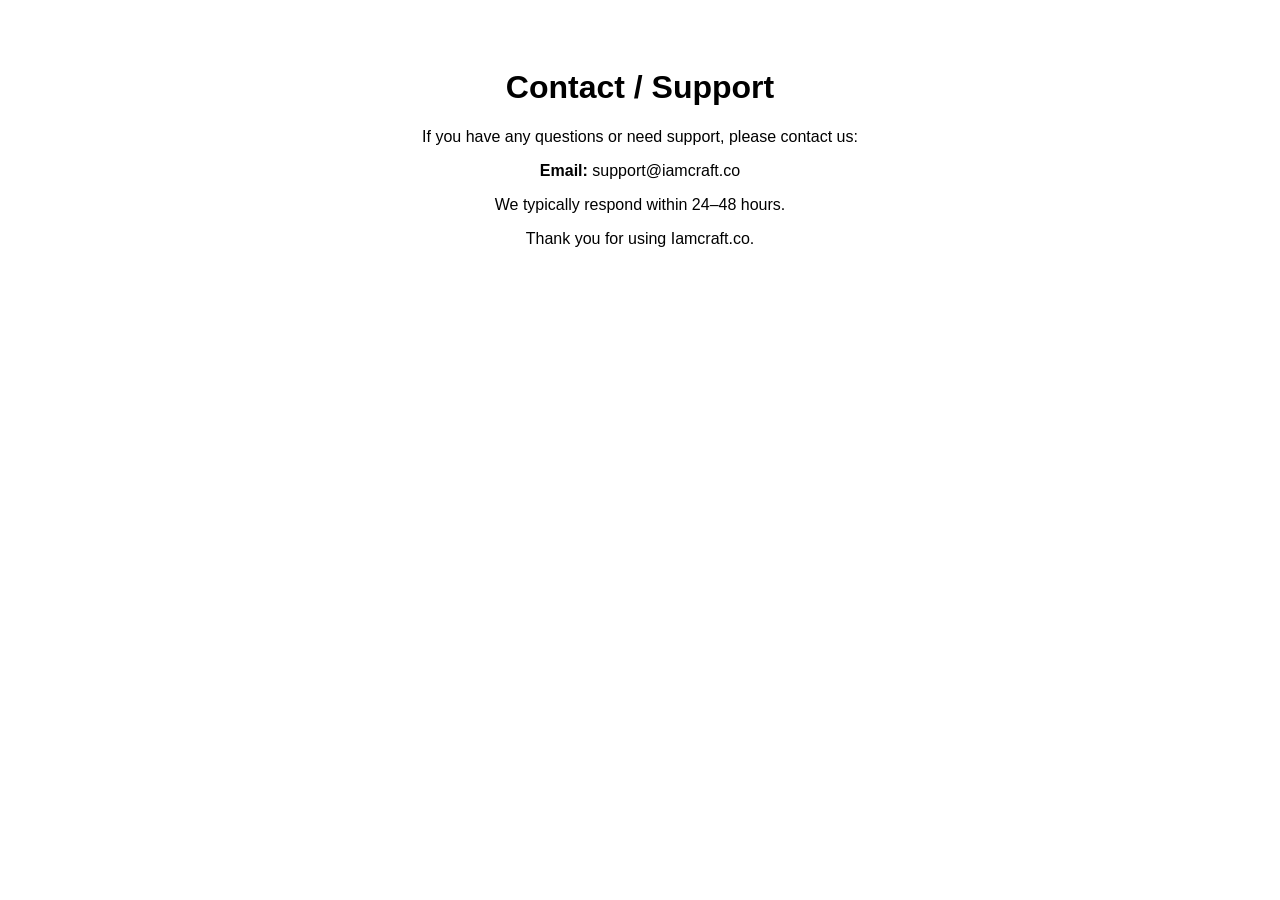
==== contact.html @ 7a28e60b "Create contact.html" ====
<!DOCTYPE html>
<html>
<head>
  <title>Contact Support</title>
</head>
<body style="font-family: Arial; padding: 40px; text-align: center;">

  <h1>Contact / Support</h1>

  <p>If you have any questions or need support, please contact us:</p>

  <p><strong>Email:</strong> support@iamcraft.co</p>

  <p>We typically respond within 24–48 hours.</p>

  <p>Thank you for using Iamcraft.co.</p>

</body>
</html>
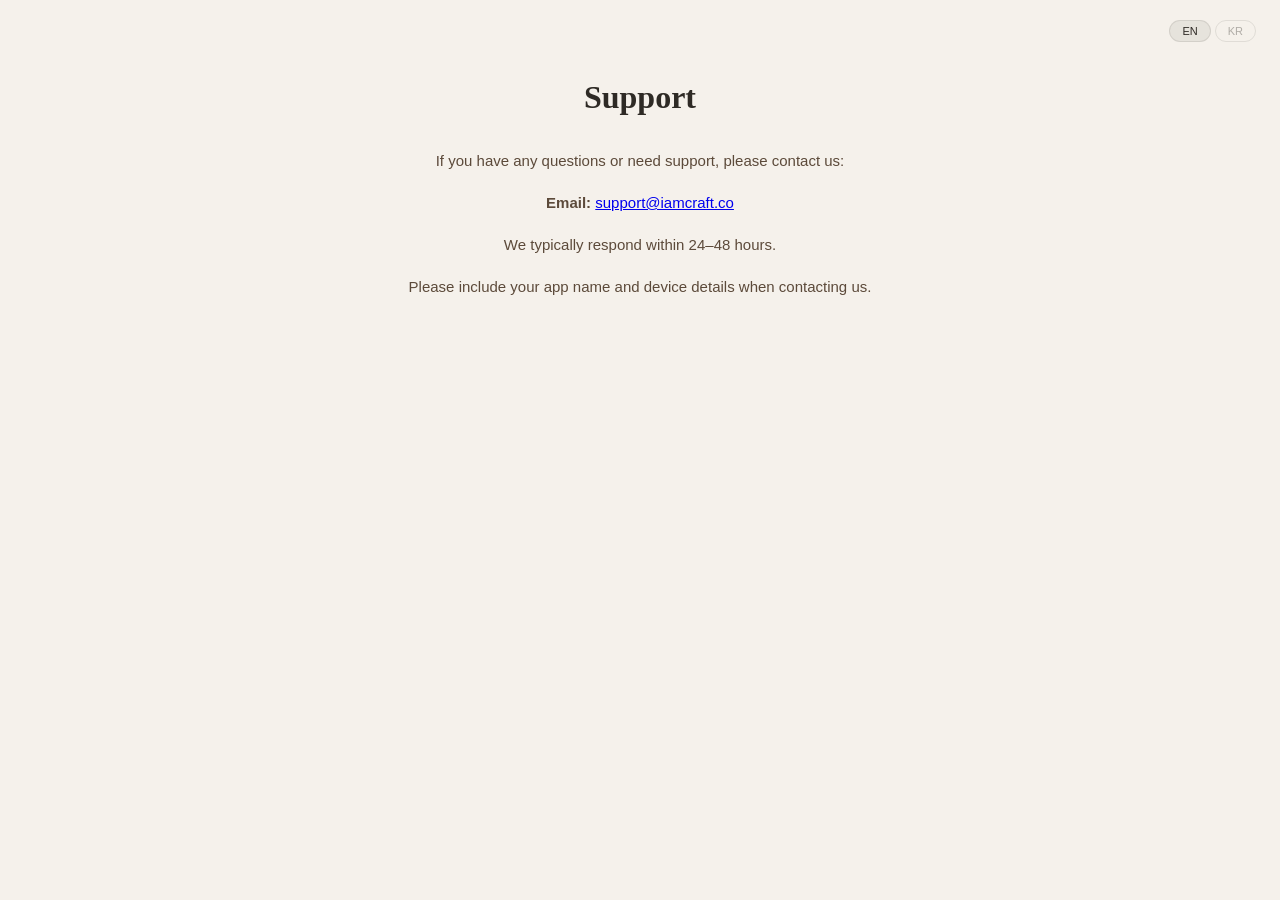
==== commit 726f3a03: "Update contact.html" ====
--- a/contact.html
+++ b/contact.html
@@ -1,19 +1,104 @@
 <!DOCTYPE html>
-<html>
+<html lang="en">
 <head>
-  <title>Contact Support</title>
+  <meta charset="UTF-8">
+  <meta name="viewport" content="width=device-width, initial-scale=1.0">
+  <title>Support | Iamcraft</title>
+
+  <style>
+    body {
+      font-family: 'DM Sans', 'Noto Sans KR', sans-serif;
+      background: #f5f1eb;
+      color: #2e2a25;
+      line-height: 1.8;
+      padding: 40px;
+      text-align: center;
+    }
+
+    .lang-toggle {
+      position: fixed;
+      top: 20px;
+      right: 24px;
+      display: flex;
+      gap: 4px;
+    }
+
+    .lang-btn {
+      background: none;
+      border: 1px solid rgba(46,42,37,0.1);
+      border-radius: 14px;
+      padding: 4px 12px;
+      font-size: 11px;
+      color: rgba(46,42,37,0.35);
+      cursor: pointer;
+    }
+
+    .lang-btn.active {
+      background: rgba(46,42,37,0.07);
+      color: #2e2a25;
+    }
+
+    [data-lang] { display: none; }
+    [data-lang].show { display: inline; }
+
+    h1 {
+      font-family: 'Source Serif 4', serif;
+      font-size: 32px;
+      margin-bottom: 20px;
+    }
+
+    p {
+      font-size: 15px;
+      color: #5c4a3a;
+      margin-bottom: 12px;
+    }
+  </style>
 </head>
-<body style="font-family: Arial; padding: 40px; text-align: center;">
 
-  <h1>Contact / Support</h1>
+<body>
 
-  <p>If you have any questions or need support, please contact us:</p>
+<div class="lang-toggle">
+  <button class="lang-btn active" onclick="setLang('en')" id="btn-en">EN</button>
+  <button class="lang-btn" onclick="setLang('ko')" id="btn-ko">KR</button>
+</div>
 
-  <p><strong>Email:</strong> support@iamcraft.co</p>
+<h1>
+  <span data-lang="en" class="show">Support</span>
+  <span data-lang="ko">고객지원</span>
+</h1>
 
-  <p>We typically respond within 24–48 hours.</p>
+<p>
+  <span data-lang="en" class="show">If you have any questions or need support, please contact us:</span>
+  <span data-lang="ko">문의사항이나 도움이 필요하시면 아래로 연락해 주세요:</span>
+</p>
 
-  <p>Thank you for using Iamcraft.co.</p>
+<p>
+  <strong>Email:</strong>
+  <a href="mailto:support@iamcraft.co">support@iamcraft.co</a>
+</p>
+
+<p>
+  <span data-lang="en" class="show">We typically respond within 24–48 hours.</span>
+  <span data-lang="ko">보통 24–48시간 이내에 답변드립니다.</span>
+</p>
+
+<p>
+  <span data-lang="en" class="show">Please include your app name and device details when contacting us.</span>
+  <span data-lang="ko">문의 시 사용 중인 앱 이름과 기기 정보를 함께 알려주세요.</span>
+</p>
+
+<script>
+  function setLang(lang) {
+    document.querySelectorAll('[data-lang]').forEach(function(el) {
+      el.classList.toggle('show', el.dataset.lang === lang);
+    });
+    document.getElementById('btn-en').classList.toggle('active', lang === 'en');
+    document.getElementById('btn-ko').classList.toggle('active', lang === 'ko');
+    document.documentElement.lang = lang;
+  }
+  var isKo = navigator.language.startsWith('ko');
+  setLang(isKo ? 'ko' : 'en');
+</script>
 
 </body>
 </html>
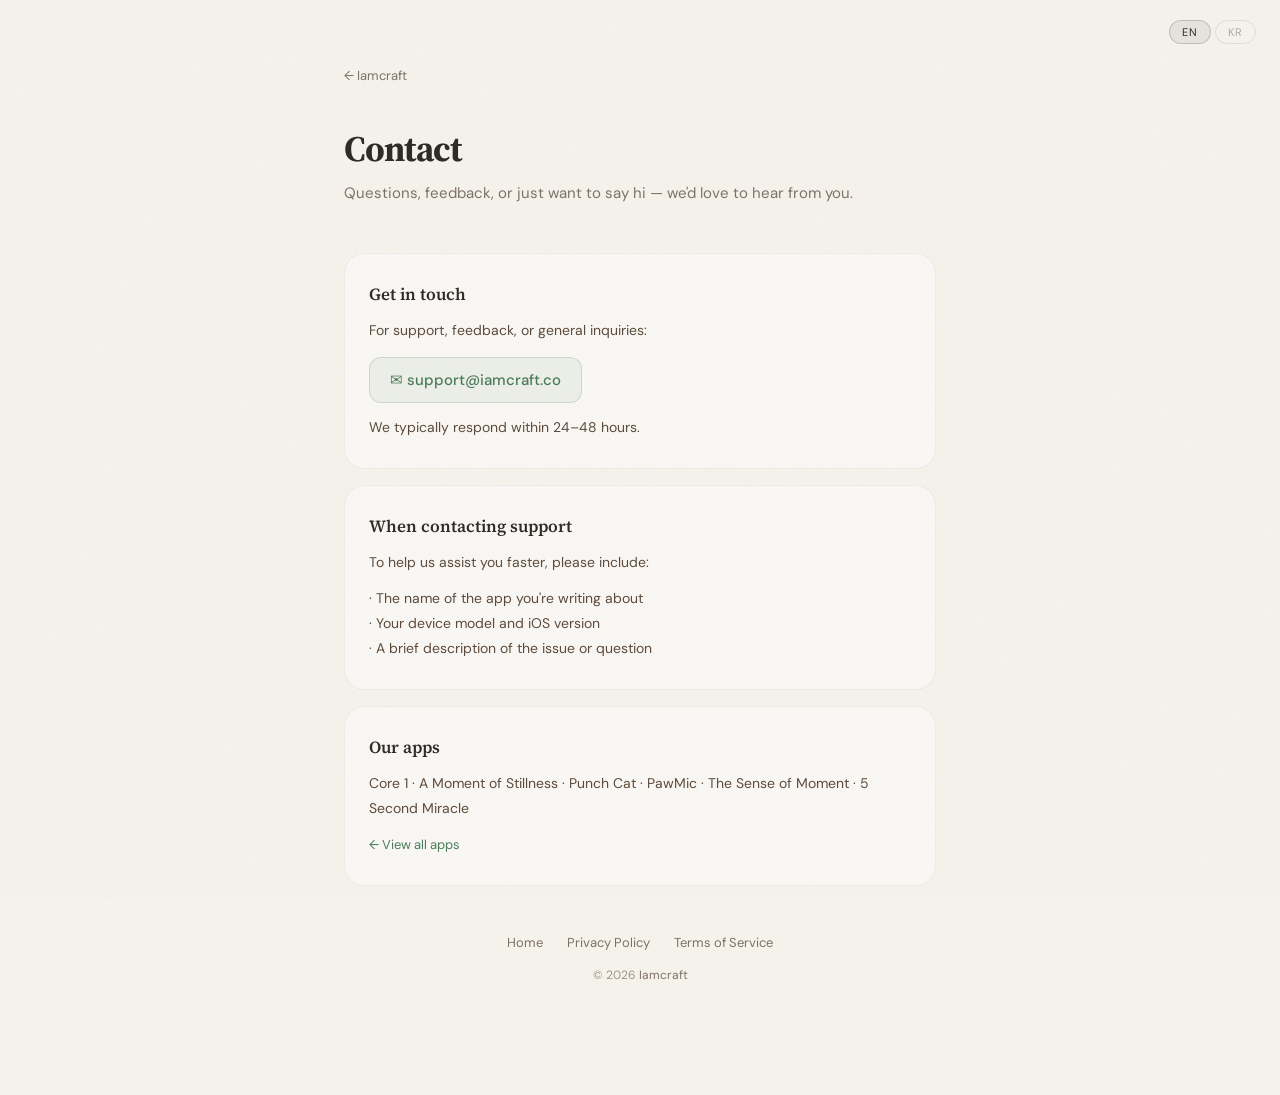
==== commit ff182da3: "Update contact.html" ====
--- a/contact.html
+++ b/contact.html
@@ -3,17 +3,47 @@
 <head>
   <meta charset="UTF-8">
   <meta name="viewport" content="width=device-width, initial-scale=1.0">
-  <title>Support | Iamcraft</title>
-
+  <title>Contact | Iamcraft</title>
   <style>
+    @import url('https://fonts.googleapis.com/css2?family=Noto+Serif+KR:wght@400;600;700&family=Noto+Sans+KR:wght@300;400;500&family=Source+Serif+4:ital,wght@0,400;0,600;0,700;1,400&family=DM+Sans:ital,wght@0,300;0,400;0,500;1,300&display=swap');
+
+    :root {
+      --bg: #f5f1eb;
+      --text: #2e2a25;
+      --muted: #7d7269;
+      --subtle: #a09587;
+      --accent: #4a7c59;
+      --card-bg: rgba(255,255,255,0.45);
+      --card-border: rgba(125,114,105,0.1);
+    }
+
+    * { margin: 0; padding: 0; box-sizing: border-box; }
+
     body {
       font-family: 'DM Sans', 'Noto Sans KR', sans-serif;
-      background: #f5f1eb;
-      color: #2e2a25;
-      line-height: 1.8;
-      padding: 40px;
-      text-align: center;
-    }
+      background: var(--bg);
+      color: var(--text);
+      min-height: 100vh;
+    }
+
+    body::after {
+      content: '';
+      position: fixed;
+      top: 0; left: 0; right: 0; bottom: 0;
+      pointer-events: none;
+      opacity: 0.02;
+      background-image: url("data:image/svg+xml,%3Csvg viewBox='0 0 256 256' xmlns='http://www.w3.org/2000/svg'%3E%3Cfilter id='noise'%3E%3CfeTurbulence type='fractalNoise' baseFrequency='0.9' numOctaves='4' stitchTiles='stitch'/%3E%3C/filter%3E%3Crect width='100%25' height='100%25' filter='url(%23noise)'/%3E%3C/svg%3E");
+      z-index: 9999;
+    }
+
+    @keyframes fadeUp {
+      from { opacity: 0; transform: translateY(24px); }
+      to { opacity: 1; transform: translateY(0); }
+    }
+
+    .animate { opacity: 0; animation: fadeUp 0.8s ease forwards; }
+    .animate-delay-1 { animation-delay: 0.15s; }
+    .animate-delay-2 { animation-delay: 0.3s; }
 
     .lang-toggle {
       position: fixed;
@@ -21,6 +51,7 @@
       right: 24px;
       display: flex;
       gap: 4px;
+      z-index: 100;
     }
 
     .lang-btn {
@@ -29,32 +60,149 @@
       border-radius: 14px;
       padding: 4px 12px;
       font-size: 11px;
+      letter-spacing: 1px;
       color: rgba(46,42,37,0.35);
       cursor: pointer;
+      transition: all 0.2s ease;
+      font-family: 'DM Sans', sans-serif;
     }
 
     .lang-btn.active {
       background: rgba(46,42,37,0.07);
-      color: #2e2a25;
-    }
-
-    [data-lang] { display: none; }
-    [data-lang].show { display: inline; }
-
-    h1 {
-      font-family: 'Source Serif 4', serif;
-      font-size: 32px;
-      margin-bottom: 20px;
-    }
-
-    p {
+      color: var(--text);
+      border-color: rgba(46,42,37,0.2);
+    }
+
+    .lang-btn:hover { background: rgba(46,42,37,0.05); }
+
+    [data-lang] { display: none !important; }
+    [data-lang].show { display: inline !important; }
+
+    .container {
+      max-width: 640px;
+      margin: 0 auto;
+      padding: 64px 24px 80px;
+    }
+
+    .back {
+      display: inline-flex;
+      align-items: center;
+      gap: 6px;
+      font-size: 13px;
+      color: var(--muted);
+      text-decoration: none;
+      margin-bottom: 40px;
+      transition: color 0.2s;
+    }
+
+    .back:hover { color: var(--accent); }
+
+    .page-title {
+      font-family: 'Source Serif 4', 'Noto Serif KR', serif;
+      font-size: 36px;
+      font-weight: 700;
+      color: var(--text);
+      letter-spacing: -1px;
+      margin-bottom: 8px;
+    }
+
+    .page-sub {
       font-size: 15px;
+      color: var(--muted);
+      margin-bottom: 48px;
+      line-height: 1.6;
+    }
+
+    .section {
+      background: var(--card-bg);
+      border: 1.5px solid var(--card-border);
+      border-radius: 20px;
+      padding: 28px 24px;
+      margin-bottom: 16px;
+    }
+
+    .section h2 {
+      font-family: 'Source Serif 4', 'Noto Serif KR', serif;
+      font-size: 17px;
+      font-weight: 600;
+      color: var(--text);
+      margin-bottom: 12px;
+    }
+
+    .section p {
+      font-size: 14px;
       color: #5c4a3a;
-      margin-bottom: 12px;
+      line-height: 1.8;
+      margin-bottom: 10px;
+    }
+
+    .section p:last-child { margin-bottom: 0; }
+
+    .email-link {
+      display: inline-flex;
+      align-items: center;
+      gap: 8px;
+      background: rgba(74,124,89,0.08);
+      border: 1px solid rgba(74,124,89,0.2);
+      border-radius: 12px;
+      padding: 12px 20px;
+      margin-top: 4px;
+      font-size: 15px;
+      font-weight: 500;
+      color: var(--accent);
+      text-decoration: none;
+      transition: all 0.2s ease;
+    }
+
+    .email-link:hover {
+      background: rgba(74,124,89,0.14);
+      transform: translateY(-1px);
+    }
+
+    .response-time {
+      font-size: 12px;
+      color: var(--subtle);
+      margin-top: 12px;
+    }
+
+    .footer {
+      text-align: center;
+      margin-top: 48px;
+      padding-bottom: 32px;
+    }
+
+    .footer-links {
+      display: flex;
+      gap: 24px;
+      justify-content: center;
+      flex-wrap: wrap;
+      margin-bottom: 16px;
+    }
+
+    .footer-links a {
+      font-size: 13px;
+      color: var(--muted);
+      text-decoration: none;
+      transition: color 0.2s;
+    }
+
+    .footer-links a:hover { color: var(--accent); }
+
+    .footer p {
+      font-size: 12px;
+      color: var(--subtle);
+    }
+
+    .footer a { color: var(--muted); text-decoration: none; }
+    .footer a:hover { color: var(--accent); }
+
+    @media (max-width: 480px) {
+      .container { padding: 48px 18px 48px; }
+      .page-title { font-size: 28px; }
+      .section { padding: 22px 18px; }
     }
   </style>
 </head>
-
 <body>
 
 <div class="lang-toggle">
@@ -62,30 +210,85 @@
   <button class="lang-btn" onclick="setLang('ko')" id="btn-ko">KR</button>
 </div>
 
-<h1>
-  <span data-lang="en" class="show">Support</span>
-  <span data-lang="ko">고객지원</span>
-</h1>
-
-<p>
-  <span data-lang="en" class="show">If you have any questions or need support, please contact us:</span>
-  <span data-lang="ko">문의사항이나 도움이 필요하시면 아래로 연락해 주세요:</span>
-</p>
-
-<p>
-  <strong>Email:</strong>
-  <a href="mailto:support@iamcraft.co">support@iamcraft.co</a>
-</p>
-
-<p>
-  <span data-lang="en" class="show">We typically respond within 24–48 hours.</span>
-  <span data-lang="ko">보통 24–48시간 이내에 답변드립니다.</span>
-</p>
-
-<p>
-  <span data-lang="en" class="show">Please include your app name and device details when contacting us.</span>
-  <span data-lang="ko">문의 시 사용 중인 앱 이름과 기기 정보를 함께 알려주세요.</span>
-</p>
+<div class="container">
+
+  <a href="/" class="back animate">← Iamcraft</a>
+
+  <div class="animate animate-delay-1">
+    <div class="page-title">
+      <span data-lang="en" class="show">Contact</span>
+      <span data-lang="ko">문의</span>
+    </div>
+    <div class="page-sub">
+      <span data-lang="en" class="show">Questions, feedback, or just want to say hi — we'd love to hear from you.</span>
+      <span data-lang="ko">질문, 피드백, 또는 그냥 인사라도 — 언제든지 연락해 주세요.</span>
+    </div>
+  </div>
+
+  <div class="animate animate-delay-2">
+
+    <div class="section">
+      <h2>
+        <span data-lang="en" class="show">Get in touch</span>
+        <span data-lang="ko">연락하기</span>
+      </h2>
+      <p>
+        <span data-lang="en" class="show">For support, feedback, or general inquiries:</span>
+        <span data-lang="ko">지원 요청, 피드백, 일반 문의:</span>
+      </p>
+      <a href="mailto:support@iamcraft.co" class="email-link">
+        ✉ support@iamcraft.co
+      </a>
+      <p class="response-time">
+        <span data-lang="en" class="show">We typically respond within 24–48 hours.</span>
+        <span data-lang="ko">보통 24–48시간 이내에 답변드립니다.</span>
+      </p>
+    </div>
+
+    <div class="section">
+      <h2>
+        <span data-lang="en" class="show">When contacting support</span>
+        <span data-lang="ko">문의 시 도움이 되는 정보</span>
+      </h2>
+      <p>
+        <span data-lang="en" class="show">To help us assist you faster, please include:</span>
+        <span data-lang="ko">빠른 답변을 위해 아래 정보를 함께 보내주시면 도움이 됩니다:</span>
+      </p>
+      <p>
+        <span data-lang="en" class="show">· The name of the app you're writing about<br>· Your device model and iOS version<br>· A brief description of the issue or question</span>
+        <span data-lang="ko">· 문의하시는 앱 이름<br>· 기기 모델 및 iOS 버전<br>· 문의 내용에 대한 간단한 설명</span>
+      </p>
+    </div>
+
+    <div class="section">
+      <h2>
+        <span data-lang="en" class="show">Our apps</span>
+        <span data-lang="ko">Iamcraft 앱</span>
+      </h2>
+      <p>
+        <span data-lang="en" class="show">Core 1 · A Moment of Stillness · Punch Cat · PawMic · The Sense of Moment · 5 Second Miracle</span>
+        <span data-lang="ko">Core 1 · 정적의 시간 · 각성 한 방 · PawMic · 찰나의 감각 · 5초의 기적</span>
+      </p>
+      <p style="margin-top: 8px;">
+        <a href="/" style="color: var(--accent); text-decoration: none; font-size: 13px;">
+          <span data-lang="en" class="show">← View all apps</span>
+          <span data-lang="ko">← 앱 전체 보기</span>
+        </a>
+      </p>
+    </div>
+
+  </div>
+
+  <div class="footer animate animate-delay-2">
+    <div class="footer-links">
+      <a href="/">Home</a>
+      <a href="/privacy">Privacy Policy</a>
+      <a href="/terms">Terms of Service</a>
+    </div>
+    <p>&copy; 2026 <a href="/">Iamcraft</a></p>
+  </div>
+
+</div>
 
 <script>
   function setLang(lang) {
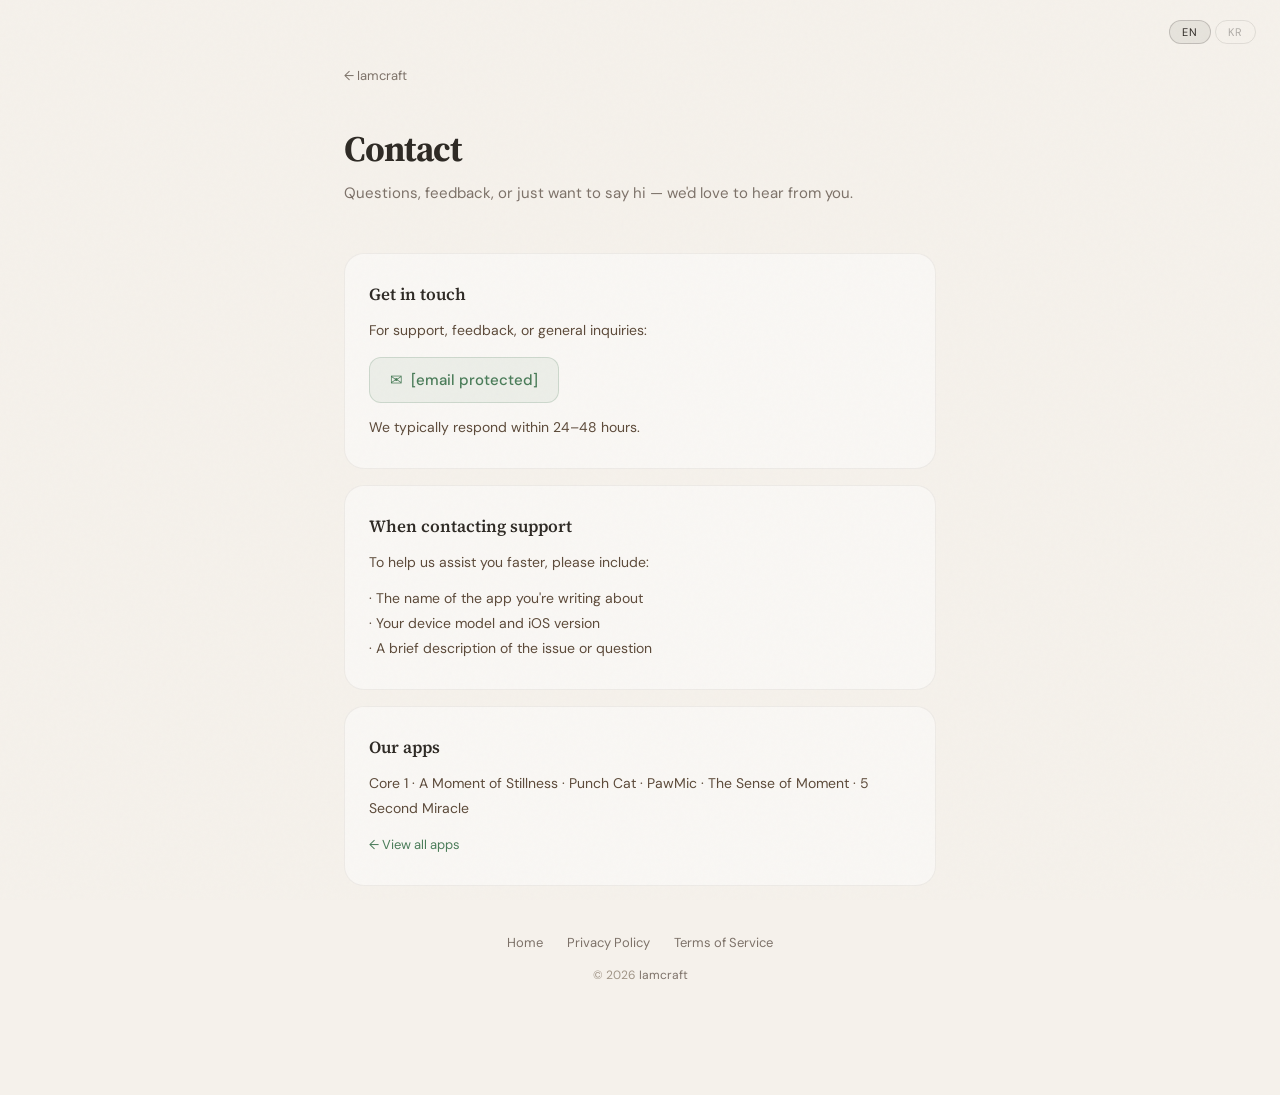
==== commit 865d0ec7: "Update contact.html" ====
--- a/contact.html
+++ b/contact.html
@@ -236,8 +236,8 @@
         <span data-lang="en" class="show">For support, feedback, or general inquiries:</span>
         <span data-lang="ko">지원 요청, 피드백, 일반 문의:</span>
       </p>
-      <a href="mailto:support@iamcraft.co" class="email-link">
-        ✉ support@iamcraft.co
+      <a href="/cdn-cgi/l/email-protection#added8ddddc2dfd9edc4ccc0cedfcccbd983cec2" class="email-link">
+        ✉ <span class="__cf_email__" data-cfemail="d0a3a5a0a0bfa2a490b9b1bdb3a2b1b6a4feb3bf">[email&#160;protected]</span>
       </a>
       <p class="response-time">
         <span data-lang="en" class="show">We typically respond within 24–48 hours.</span>
@@ -290,18 +290,16 @@
 
 </div>
 
-<script>
+<script data-cfasync="false" src="/cdn-cgi/scripts/5c5dd728/cloudflare-static/email-decode.min.js"></script><script>
+  // Build email to avoid Cloudflare obfuscation
+  (function() {
+    var u = 'support', d = 'iamcraft.co';
+    var el = document.getElementById('contact-email-main');
+    if (el) { el.href = 'mailto:' + u + '@' + d; }
+  })();
+
   function setLang(lang) {
     document.querySelectorAll('[data-lang]').forEach(function(el) {
       el.classList.toggle('show', el.dataset.lang === lang);
     });
-    document.getElementById('btn-en').classList.toggle('active', lang === 'en');
-    document.getElementById('btn-ko').classList.toggle('active', lang === 'ko');
-    document.documentElement.lang = lang;
-  }
-  var isKo = navigator.language.startsWith('ko');
-  setLang(isKo ? 'ko' : 'en');
-</script>
-
-</body>
-</html>
+    document.getElementById('btn-en').classList.toggle('active', lang ===
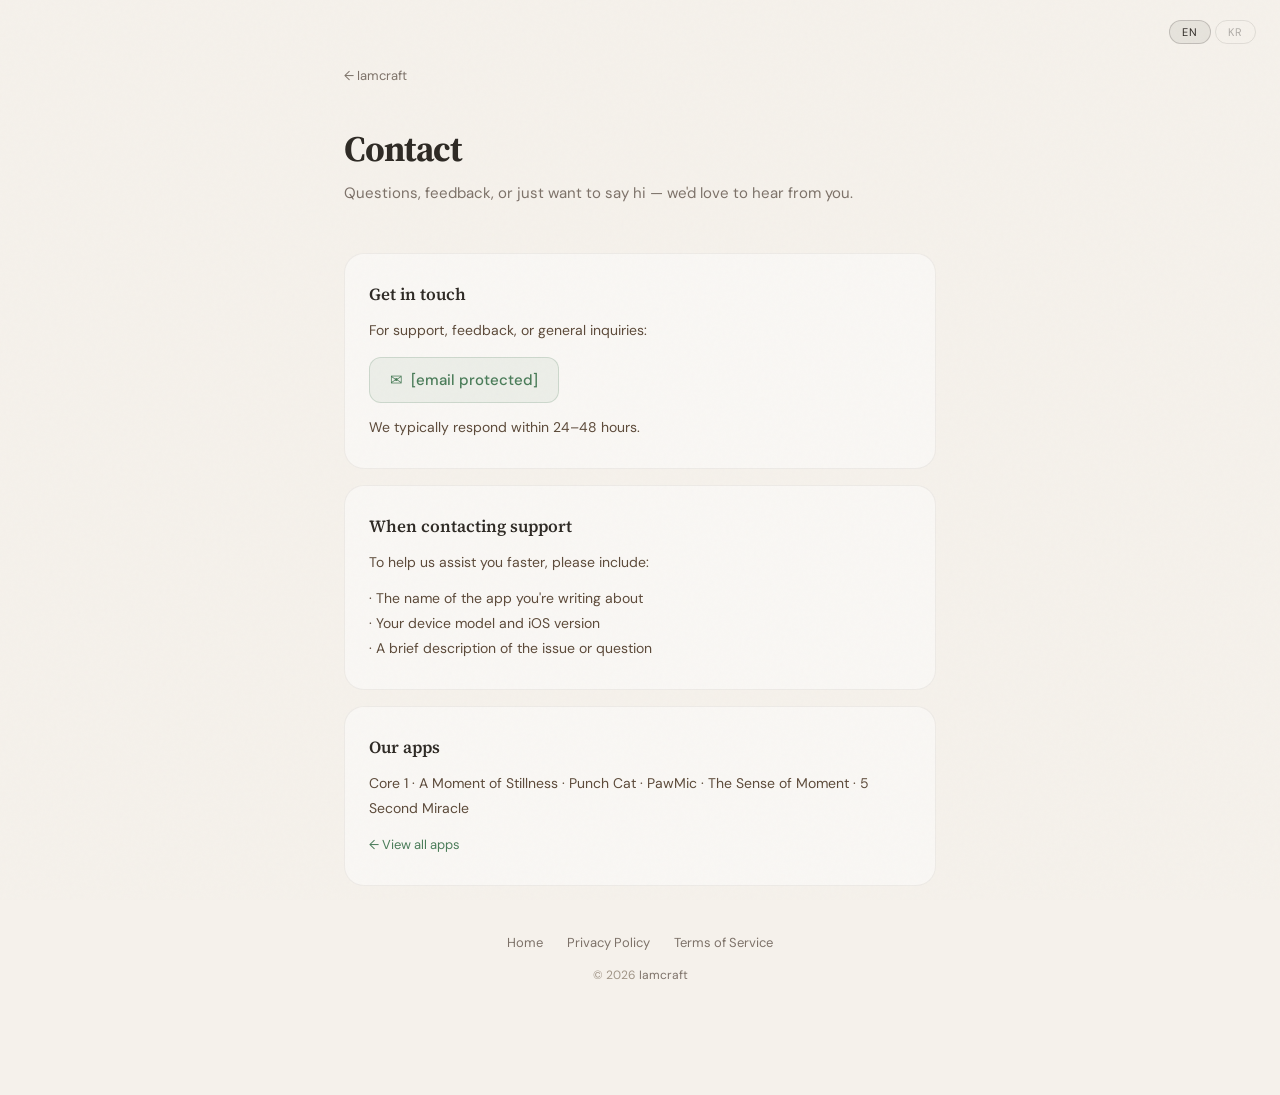
==== commit e4c08915: "Update contact.html" ====
--- a/contact.html
+++ b/contact.html
@@ -282,8 +282,8 @@
   <div class="footer animate animate-delay-2">
     <div class="footer-links">
       <a href="/">Home</a>
-      <a href="/privacy">Privacy Policy</a>
-      <a href="/terms">Terms of Service</a>
+      <a href="/privacy.html">Privacy Policy</a>
+      <a href="/terms.html">Terms of Service</a>
     </div>
     <p>&copy; 2026 <a href="/">Iamcraft</a></p>
   </div>
@@ -291,11 +291,15 @@
 </div>
 
 <script data-cfasync="false" src="/cdn-cgi/scripts/5c5dd728/cloudflare-static/email-decode.min.js"></script><script>
-  // Build email to avoid Cloudflare obfuscation
+
   (function() {
-    var u = 'support', d = 'iamcraft.co';
+    var e = String.fromCharCode(115,117,112,112,111,114,116,64,105,97,109,99,114,97,102,116,46,99,111);
     var el = document.getElementById('contact-email-main');
-    if (el) { el.href = 'mailto:' + u + '@' + d; }
+    if (el) {
+      el.href = 'mailto:' + e;
+      var sp = el.querySelector('.js-email-text');
+      if (sp) sp.textContent = e;
+    }
   })();
 
   function setLang(lang) {
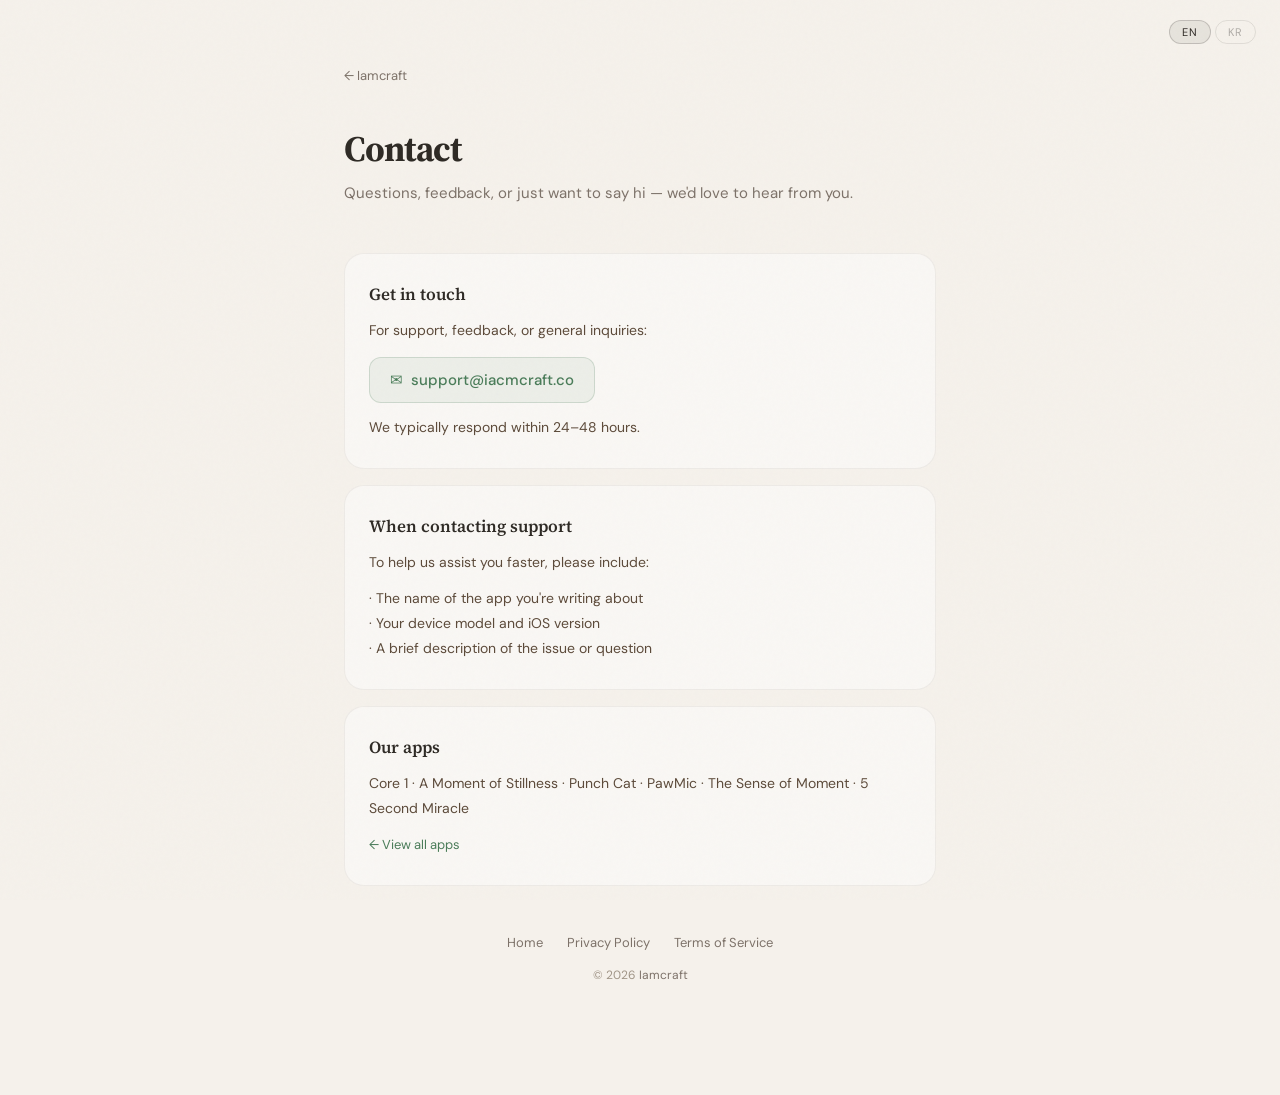
==== commit 5edf9787: "Update contact.html" ====
--- a/contact.html
+++ b/contact.html
@@ -237,7 +237,7 @@
         <span data-lang="ko">지원 요청, 피드백, 일반 문의:</span>
       </p>
       <a href="/cdn-cgi/l/email-protection#added8ddddc2dfd9edc4ccc0cedfcccbd983cec2" class="email-link">
-        ✉ <span class="__cf_email__" data-cfemail="d0a3a5a0a0bfa2a490b9b1bdb3a2b1b6a4feb3bf">[email&#160;protected]</span>
+        ✉ <span class="__cf_email__" data-cfemail="d0a3a5a0a0bfa2a490b9b1bdb3a2b1b6a4feb3bf">support@iacmcraft.co</span>
       </a>
       <p class="response-time">
         <span data-lang="en" class="show">We typically respond within 24–48 hours.</span>
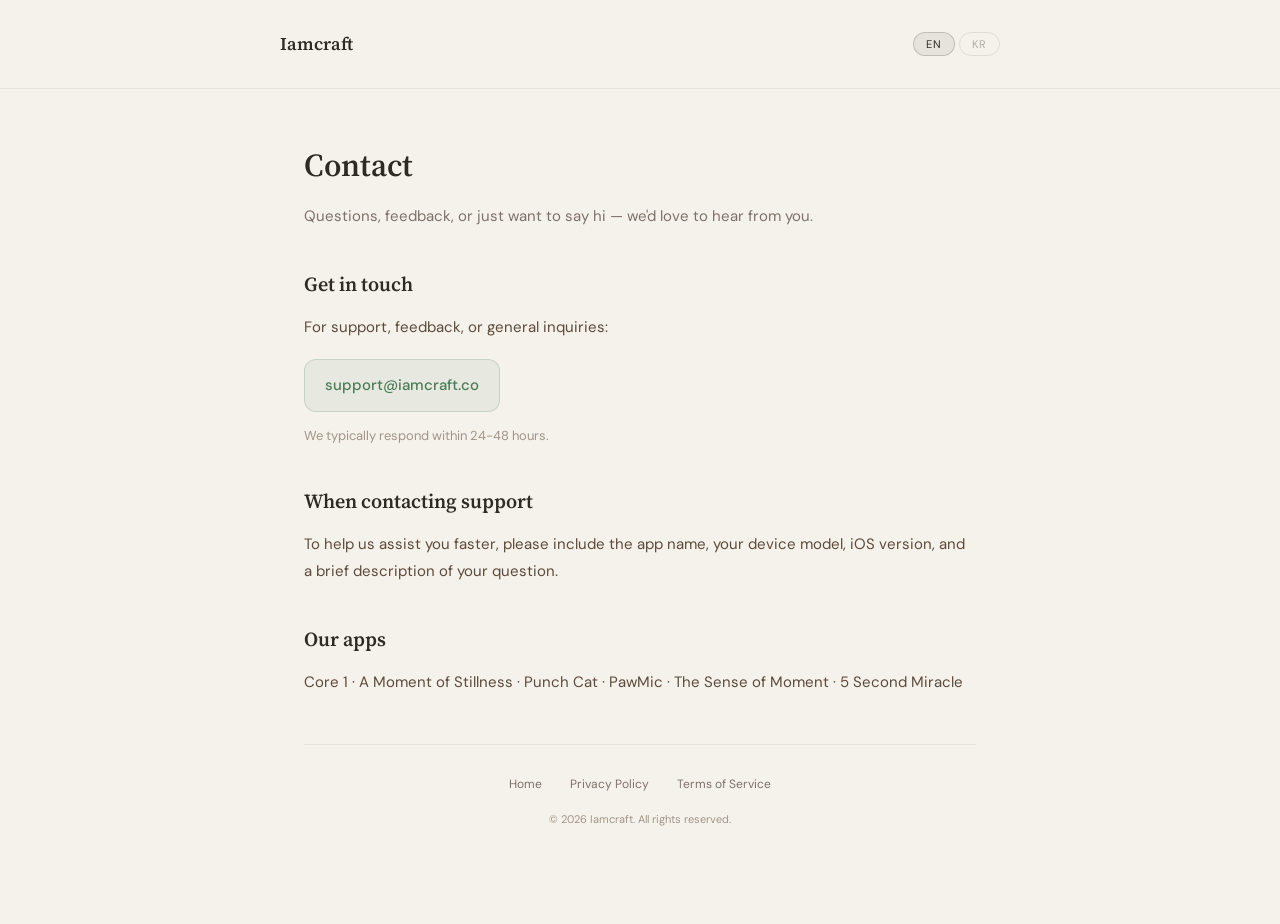
==== commit 65524482: "Update contact.html" ====
--- a/contact.html
+++ b/contact.html
@@ -5,305 +5,104 @@
   <meta name="viewport" content="width=device-width, initial-scale=1.0">
   <title>Contact | Iamcraft</title>
   <style>
-    @import url('https://fonts.googleapis.com/css2?family=Noto+Serif+KR:wght@400;600;700&family=Noto+Sans+KR:wght@300;400;500&family=Source+Serif+4:ital,wght@0,400;0,600;0,700;1,400&family=DM+Sans:ital,wght@0,300;0,400;0,500;1,300&display=swap');
-
-    :root {
-      --bg: #f5f1eb;
-      --text: #2e2a25;
-      --muted: #7d7269;
-      --subtle: #a09587;
-      --accent: #4a7c59;
-      --card-bg: rgba(255,255,255,0.45);
-      --card-border: rgba(125,114,105,0.1);
-    }
-
+    @import url('https://fonts.googleapis.com/css2?family=Noto+Sans+KR:wght@300;400;500&family=Source+Serif+4:wght@400;600&family=DM+Sans:wght@300;400;500&display=swap');
     * { margin: 0; padding: 0; box-sizing: border-box; }
-
-    body {
-      font-family: 'DM Sans', 'Noto Sans KR', sans-serif;
-      background: var(--bg);
-      color: var(--text);
-      min-height: 100vh;
-    }
-
-    body::after {
-      content: '';
-      position: fixed;
-      top: 0; left: 0; right: 0; bottom: 0;
-      pointer-events: none;
-      opacity: 0.02;
-      background-image: url("data:image/svg+xml,%3Csvg viewBox='0 0 256 256' xmlns='http://www.w3.org/2000/svg'%3E%3Cfilter id='noise'%3E%3CfeTurbulence type='fractalNoise' baseFrequency='0.9' numOctaves='4' stitchTiles='stitch'/%3E%3C/filter%3E%3Crect width='100%25' height='100%25' filter='url(%23noise)'/%3E%3C/svg%3E");
-      z-index: 9999;
-    }
-
-    @keyframes fadeUp {
-      from { opacity: 0; transform: translateY(24px); }
-      to { opacity: 1; transform: translateY(0); }
-    }
-
-    .animate { opacity: 0; animation: fadeUp 0.8s ease forwards; }
-    .animate-delay-1 { animation-delay: 0.15s; }
-    .animate-delay-2 { animation-delay: 0.3s; }
-
-    .lang-toggle {
-      position: fixed;
-      top: 20px;
-      right: 24px;
-      display: flex;
-      gap: 4px;
-      z-index: 100;
-    }
-
-    .lang-btn {
-      background: none;
-      border: 1px solid rgba(46,42,37,0.1);
-      border-radius: 14px;
-      padding: 4px 12px;
-      font-size: 11px;
-      letter-spacing: 1px;
-      color: rgba(46,42,37,0.35);
-      cursor: pointer;
-      transition: all 0.2s ease;
-      font-family: 'DM Sans', sans-serif;
-    }
-
-    .lang-btn.active {
-      background: rgba(46,42,37,0.07);
-      color: var(--text);
-      border-color: rgba(46,42,37,0.2);
-    }
-
-    .lang-btn:hover { background: rgba(46,42,37,0.05); }
-
+    body { font-family: 'DM Sans', 'Noto Sans KR', sans-serif; background: #f5f1eb; color: #2e2a25; line-height: 1.8; }
+    .header { padding: 28px 24px; border-bottom: 1px solid rgba(125,114,105,0.12); position: sticky; top: 0; background: #f5f1eb; z-index: 10; }
+    .header-inner { max-width: 720px; margin: 0 auto; display: flex; justify-content: space-between; align-items: center; }
+    .header a { font-family: 'Source Serif 4', serif; font-size: 18px; font-weight: 600; color: #2e2a25; text-decoration: none; }
+    .lang-toggle { display: flex; gap: 4px; }
+    .lang-btn { background: none; border: 1px solid rgba(46,42,37,0.1); border-radius: 14px; padding: 4px 12px; font-size: 11px; letter-spacing: 1px; color: rgba(46,42,37,0.35); cursor: pointer; transition: all 0.2s ease; font-family: 'DM Sans', sans-serif; }
+    .lang-btn.active { background: rgba(46,42,37,0.07); color: #2e2a25; border-color: rgba(46,42,37,0.2); }
     [data-lang] { display: none !important; }
     [data-lang].show { display: inline !important; }
-
-    .container {
-      max-width: 640px;
-      margin: 0 auto;
-      padding: 64px 24px 80px;
-    }
-
-    .back {
-      display: inline-flex;
-      align-items: center;
-      gap: 6px;
-      font-size: 13px;
-      color: var(--muted);
-      text-decoration: none;
-      margin-bottom: 40px;
-      transition: color 0.2s;
-    }
-
-    .back:hover { color: var(--accent); }
-
-    .page-title {
-      font-family: 'Source Serif 4', 'Noto Serif KR', serif;
-      font-size: 36px;
-      font-weight: 700;
-      color: var(--text);
-      letter-spacing: -1px;
-      margin-bottom: 8px;
-    }
-
-    .page-sub {
-      font-size: 15px;
-      color: var(--muted);
-      margin-bottom: 48px;
-      line-height: 1.6;
-    }
-
-    .section {
-      background: var(--card-bg);
-      border: 1.5px solid var(--card-border);
-      border-radius: 20px;
-      padding: 28px 24px;
-      margin-bottom: 16px;
-    }
-
-    .section h2 {
-      font-family: 'Source Serif 4', 'Noto Serif KR', serif;
-      font-size: 17px;
-      font-weight: 600;
-      color: var(--text);
-      margin-bottom: 12px;
-    }
-
-    .section p {
-      font-size: 14px;
-      color: #5c4a3a;
-      line-height: 1.8;
-      margin-bottom: 10px;
-    }
-
-    .section p:last-child { margin-bottom: 0; }
-
-    .email-link {
-      display: inline-flex;
-      align-items: center;
-      gap: 8px;
-      background: rgba(74,124,89,0.08);
-      border: 1px solid rgba(74,124,89,0.2);
-      border-radius: 12px;
-      padding: 12px 20px;
-      margin-top: 4px;
-      font-size: 15px;
-      font-weight: 500;
-      color: var(--accent);
-      text-decoration: none;
-      transition: all 0.2s ease;
-    }
-
-    .email-link:hover {
-      background: rgba(74,124,89,0.14);
-      transform: translateY(-1px);
-    }
-
-    .response-time {
-      font-size: 12px;
-      color: var(--subtle);
-      margin-top: 12px;
-    }
-
-    .footer {
-      text-align: center;
-      margin-top: 48px;
-      padding-bottom: 32px;
-    }
-
-    .footer-links {
-      display: flex;
-      gap: 24px;
-      justify-content: center;
-      flex-wrap: wrap;
-      margin-bottom: 16px;
-    }
-
-    .footer-links a {
-      font-size: 13px;
-      color: var(--muted);
-      text-decoration: none;
-      transition: color 0.2s;
-    }
-
-    .footer-links a:hover { color: var(--accent); }
-
-    .footer p {
-      font-size: 12px;
-      color: var(--subtle);
-    }
-
-    .footer a { color: var(--muted); text-decoration: none; }
-    .footer a:hover { color: var(--accent); }
-
-    @media (max-width: 480px) {
-      .container { padding: 48px 18px 48px; }
-      .page-title { font-size: 28px; }
-      .section { padding: 22px 18px; }
-    }
+    .container { max-width: 720px; margin: 0 auto; padding: 48px 24px 80px; }
+    h1 { font-family: 'Source Serif 4', serif; font-size: 32px; font-weight: 600; margin-bottom: 8px; color: #2e2a25; }
+    .sub { font-size: 15px; color: #7d7269; margin-bottom: 36px; }
+    h2 { font-family: 'Source Serif 4', serif; font-size: 20px; font-weight: 600; margin-top: 36px; margin-bottom: 12px; color: #2e2a25; }
+    p { font-size: 15px; color: #5c4a3a; margin-bottom: 14px; }
+    .email-box { display: inline-block; background: rgba(74,124,89,0.08); border: 1px solid rgba(74,124,89,0.2); border-radius: 12px; padding: 12px 20px; margin: 4px 0 12px; font-size: 15px; font-weight: 500; }
+    .email-box a { color: #4a7c59; text-decoration: none; }
+    .note { font-size: 13px; color: #a09587; }
+    .footer { margin-top: 48px; padding-top: 24px; border-top: 1px solid rgba(125,114,105,0.12); text-align: center; }
+    .footer a { font-size: 12px; color: #7d7269; text-decoration: none; margin: 0 12px; }
+    .footer a:hover { color: #4a7c59; }
+    .footer-copy { font-size: 11px; color: #a09587; margin-top: 12px; }
+    @media (max-width: 480px) { h1 { font-size: 26px; } .container { padding: 32px 18px 60px; } }
   </style>
 </head>
 <body>
-
-<div class="lang-toggle">
-  <button class="lang-btn active" onclick="setLang('en')" id="btn-en">EN</button>
-  <button class="lang-btn" onclick="setLang('ko')" id="btn-ko">KR</button>
-</div>
-
-<div class="container">
-
-  <a href="/" class="back animate">← Iamcraft</a>
-
-  <div class="animate animate-delay-1">
-    <div class="page-title">
-      <span data-lang="en" class="show">Contact</span>
-      <span data-lang="ko">문의</span>
-    </div>
-    <div class="page-sub">
-      <span data-lang="en" class="show">Questions, feedback, or just want to say hi — we'd love to hear from you.</span>
-      <span data-lang="ko">질문, 피드백, 또는 그냥 인사라도 — 언제든지 연락해 주세요.</span>
+  <div class="header">
+    <div class="header-inner">
+      <a href="/">Iamcraft</a>
+      <div class="lang-toggle">
+        <button class="lang-btn" id="btn-en" onclick="setLang('en')">EN</button>
+        <button class="lang-btn" id="btn-ko" onclick="setLang('ko')">KR</button>
+      </div>
     </div>
   </div>
-
-  <div class="animate animate-delay-2">
-
-    <div class="section">
-      <h2>
-        <span data-lang="en" class="show">Get in touch</span>
-        <span data-lang="ko">연락하기</span>
-      </h2>
-      <p>
-        <span data-lang="en" class="show">For support, feedback, or general inquiries:</span>
-        <span data-lang="ko">지원 요청, 피드백, 일반 문의:</span>
-      </p>
-      <a href="/cdn-cgi/l/email-protection#added8ddddc2dfd9edc4ccc0cedfcccbd983cec2" class="email-link">
-        ✉ <span class="__cf_email__" data-cfemail="d0a3a5a0a0bfa2a490b9b1bdb3a2b1b6a4feb3bf">support@iacmcraft.co</span>
-      </a>
-      <p class="response-time">
-        <span data-lang="en" class="show">We typically respond within 24–48 hours.</span>
-        <span data-lang="ko">보통 24–48시간 이내에 답변드립니다.</span>
-      </p>
+  <div class="container">
+    <h1>
+      <span data-lang="en">Contact</span>
+      <span data-lang="ko">문의</span>
+    </h1>
+    <p class="sub">
+      <span data-lang="en">Questions, feedback, or just want to say hi — we'd love to hear from you.</span>
+      <span data-lang="ko">질문, 피드백, 또는 그냥 인사라도 — 언제든지 연락해 주세요.</span>
+    </p>
+    <h2>
+      <span data-lang="en">Get in touch</span>
+      <span data-lang="ko">연락하기</span>
+    </h2>
+    <p>
+      <span data-lang="en">For support, feedback, or general inquiries:</span>
+      <span data-lang="ko">지원 요청, 피드백, 일반 문의:</span>
+    </p>
+    <div class="email-box"><span id="em1"></span></div>
+    <p class="note">
+      <span data-lang="en">We typically respond within 24-48 hours.</span>
+      <span data-lang="ko">보통 24-48시간 이내에 답변드립니다.</span>
+    </p>
+    <h2>
+      <span data-lang="en">When contacting support</span>
+      <span data-lang="ko">문의 시 도움이 되는 정보</span>
+    </h2>
+    <p>
+      <span data-lang="en">To help us assist you faster, please include the app name, your device model, iOS version, and a brief description of your question.</span>
+      <span data-lang="ko">빠른 답변을 위해 앱 이름, 기기 모델, iOS 버전, 문의 내용을 함께 보내주세요.</span>
+    </p>
+    <h2>
+      <span data-lang="en">Our apps</span>
+      <span data-lang="ko">Iamcraft 앱</span>
+    </h2>
+    <p>
+      <span data-lang="en">Core 1 · A Moment of Stillness · Punch Cat · PawMic · The Sense of Moment · 5 Second Miracle</span>
+      <span data-lang="ko">Core 1 · 정적의 시간 · 각성 한 방 · PawMic · 찰나의 감각 · 5초의 기적</span>
+    </p>
+    <div class="footer">
+      <div>
+        <a href="/">Home</a>
+        <a href="/privacy.html">Privacy Policy</a>
+        <a href="/terms.html">Terms of Service</a>
+      </div>
+      <p class="footer-copy">&copy; 2026 Iamcraft. All rights reserved.</p>
     </div>
-
-    <div class="section">
-      <h2>
-        <span data-lang="en" class="show">When contacting support</span>
-        <span data-lang="ko">문의 시 도움이 되는 정보</span>
-      </h2>
-      <p>
-        <span data-lang="en" class="show">To help us assist you faster, please include:</span>
-        <span data-lang="ko">빠른 답변을 위해 아래 정보를 함께 보내주시면 도움이 됩니다:</span>
-      </p>
-      <p>
-        <span data-lang="en" class="show">· The name of the app you're writing about<br>· Your device model and iOS version<br>· A brief description of the issue or question</span>
-        <span data-lang="ko">· 문의하시는 앱 이름<br>· 기기 모델 및 iOS 버전<br>· 문의 내용에 대한 간단한 설명</span>
-      </p>
-    </div>
-
-    <div class="section">
-      <h2>
-        <span data-lang="en" class="show">Our apps</span>
-        <span data-lang="ko">Iamcraft 앱</span>
-      </h2>
-      <p>
-        <span data-lang="en" class="show">Core 1 · A Moment of Stillness · Punch Cat · PawMic · The Sense of Moment · 5 Second Miracle</span>
-        <span data-lang="ko">Core 1 · 정적의 시간 · 각성 한 방 · PawMic · 찰나의 감각 · 5초의 기적</span>
-      </p>
-      <p style="margin-top: 8px;">
-        <a href="/" style="color: var(--accent); text-decoration: none; font-size: 13px;">
-          <span data-lang="en" class="show">← View all apps</span>
-          <span data-lang="ko">← 앱 전체 보기</span>
-        </a>
-      </p>
-    </div>
-
   </div>
-
-  <div class="footer animate animate-delay-2">
-    <div class="footer-links">
-      <a href="/">Home</a>
-      <a href="/privacy.html">Privacy Policy</a>
-      <a href="/terms.html">Terms of Service</a>
-    </div>
-    <p>&copy; 2026 <a href="/">Iamcraft</a></p>
-  </div>
-
-</div>
-
-<script data-cfasync="false" src="/cdn-cgi/scripts/5c5dd728/cloudflare-static/email-decode.min.js"></script><script>
-
-  (function() {
-    var e = String.fromCharCode(115,117,112,112,111,114,116,64,105,97,109,99,114,97,102,116,46,99,111);
-    var el = document.getElementById('contact-email-main');
-    if (el) {
-      el.href = 'mailto:' + e;
-      var sp = el.querySelector('.js-email-text');
-      if (sp) sp.textContent = e;
+  <script>
+    function setLang(lang) {
+      document.querySelectorAll('[data-lang]').forEach(function(el) {
+        el.classList.toggle('show', el.getAttribute('data-lang') === lang);
+      });
+      document.getElementById('btn-en').classList.toggle('active', lang === 'en');
+      document.getElementById('btn-ko').classList.toggle('active', lang === 'ko');
+      document.documentElement.lang = lang;
     }
-  })();
-
-  function setLang(lang) {
-    document.querySelectorAll('[data-lang]').forEach(function(el) {
-      el.classList.toggle('show', el.dataset.lang === lang);
-    });
-    document.getElementById('btn-en').classList.toggle('active', lang ===
+    var _a=[115,117,112,112,111,114,116],_b=[64],_c=[105,97,109,99,114,97,102,116,46,99,111];
+    var em=_a.concat(_b,_c).map(function(n){return String.fromCharCode(n);}).join('');
+    var el=document.getElementById('em1');
+    if(el){el.innerHTML='<a href="'+'mai'+'lto:'+em+'">'+em+'</a>';}
+    var isKo=(navigator.language||'').startsWith('ko');
+    setLang(isKo?'ko':'en');
+  </script>
+</body>
+</html>
